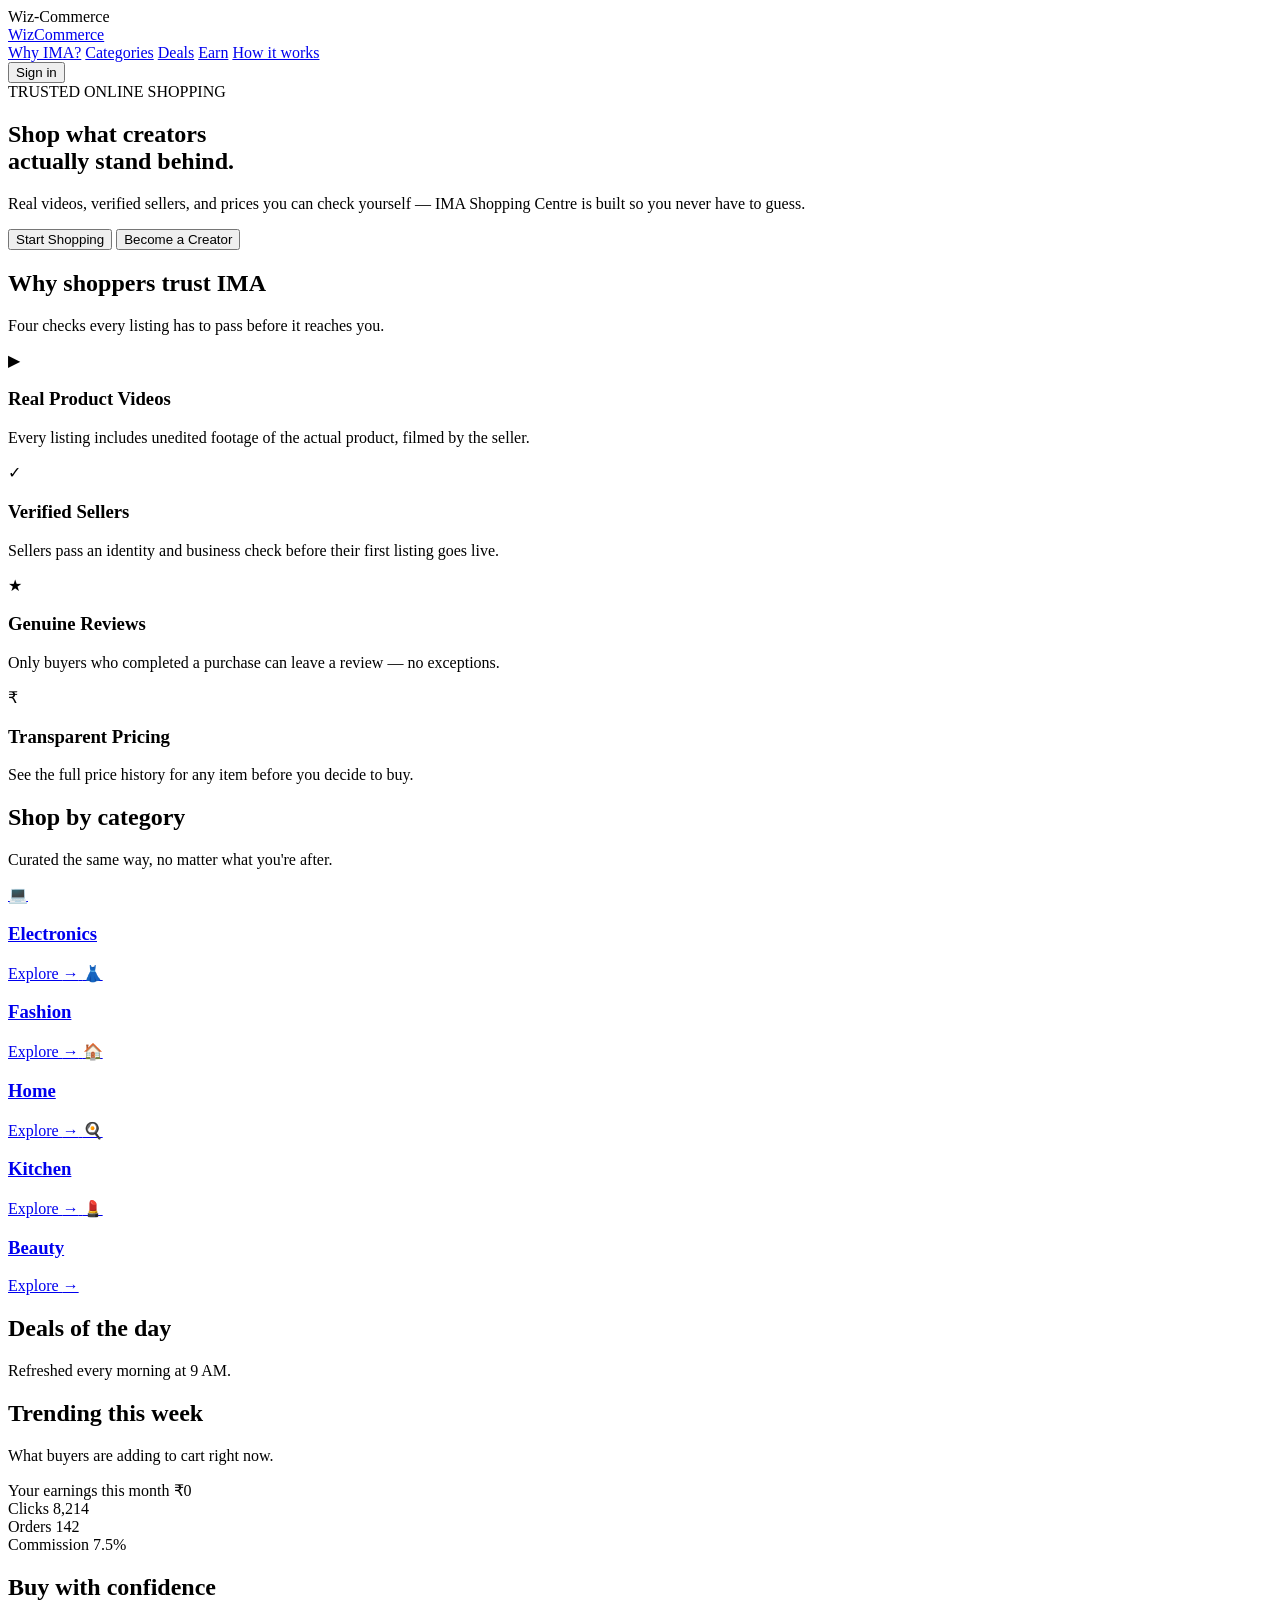
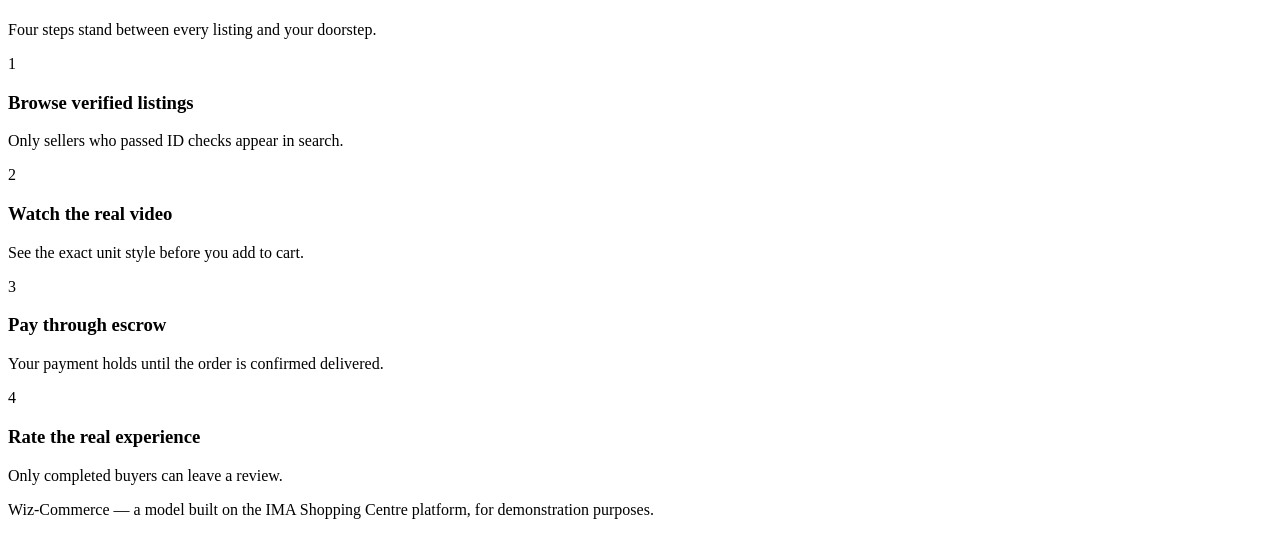
==== index.html @ ecd0ae07 "Add initial index.html for Wiz-Commerce site This HTML file serves as the main structure for the Wiz" ====
<!DOCTYPE html>
<html lang="en">
<head>
<meta charset="UTF-8">
<meta name="viewport" content="width=device-width, initial-scale=1.0">
<title>Wiz-Commerce — Shop with Trust</title>
<link rel="preconnect" href="https://fonts.googleapis.com">
<link rel="preconnect" href="https://fonts.gstatic.com" crossorigin>
<link href="https://fonts.googleapis.com/css2?family=Fraunces:opsz,wght@9..144,500;9..144,600;9..144,700&family=Inter:wght@400;500;600;700&display=swap" rel="stylesheet">
<link rel="stylesheet" href="styles.css">
</head>
<body>

<div class="page-skeleton" id="pageSkeleton"><div class="skeleton-mark">Wiz-Commerce</div></div>

<header class="navbar" id="navbar">
  <div class="navbar-inner">
    <a href="#top" class="logo">Wiz<span>Commerce</span></a>
    <nav class="nav-links">
      <a href="#why" class="anchor-link">Why IMA?</a>
      <a href="#categories" class="anchor-link">Categories</a>
      <a href="#deals" class="anchor-link">Deals</a>
      <a href="#earn" class="anchor-link">Earn</a>
      <a href="#confidence" class="anchor-link">How it works</a>
    </nav>
    <button class="btn btn-primary btn-sm ripple">Sign in</button>
  </div>
</header>

<main id="top">

  <!-- HERO -->
  <section class="hero">
    <div class="hero-inner">
      <span class="badge" id="heroBadge" data-anim="fade-up" style="--d:0ms">TRUSTED ONLINE SHOPPING</span>
      <h1 class="hero-title" data-anim="fade-up" style="--d:90ms">
        Shop what creators<br>actually stand behind.
      </h1>
      <p class="hero-sub" data-anim="fade-up" style="--d:180ms">
        Real videos, verified sellers, and prices you can check yourself —
        IMA Shopping Centre is built so you never have to guess.
      </p>
      <div class="hero-cta" data-anim="fade-up" style="--d:270ms">
        <button class="btn btn-primary ripple">Start Shopping</button>
        <button class="btn btn-ghost ripple">Become a Creator</button>
      </div>
    </div>
    <div class="hero-glow" aria-hidden="true"></div>
  </section>

  <!-- WHY IMA / TRUST FEATURES -->
  <section class="section" id="why">
    <h2 class="section-title reveal">Why shoppers trust IMA</h2>
    <p class="section-sub reveal">Four checks every listing has to pass before it reaches you.</p>

    <div class="trust-grid">
      <article class="trust-card reveal-stagger">
        <div class="trust-icon">▶</div>
        <h3>Real Product Videos</h3>
        <p>Every listing includes unedited footage of the actual product, filmed by the seller.</p>
      </article>
      <article class="trust-card reveal-stagger">
        <div class="trust-icon">✓</div>
        <h3>Verified Sellers</h3>
        <p>Sellers pass an identity and business check before their first listing goes live.</p>
      </article>
      <article class="trust-card reveal-stagger">
        <div class="trust-icon">★</div>
        <h3>Genuine Reviews</h3>
        <p>Only buyers who completed a purchase can leave a review — no exceptions.</p>
      </article>
      <article class="trust-card reveal-stagger">
        <div class="trust-icon">₹</div>
        <h3>Transparent Pricing</h3>
        <p>See the full price history for any item before you decide to buy.</p>
      </article>
    </div>
  </section>

  <!-- CATEGORIES -->
  <section class="section alt" id="categories">
    <h2 class="section-title reveal">Shop by category</h2>
    <p class="section-sub reveal">Curated the same way, no matter what you're after.</p>

    <div class="category-grid">
      <a href="#" class="category-card reveal-stagger">
        <span class="cat-icon">💻</span>
        <h3>Electronics</h3>
        <span class="explore">Explore <span class="arrow">→</span></span>
      </a>
      <a href="#" class="category-card reveal-stagger">
        <span class="cat-icon">👗</span>
        <h3>Fashion</h3>
        <span class="explore">Explore <span class="arrow">→</span></span>
      </a>
      <a href="#" class="category-card reveal-stagger">
        <span class="cat-icon">🏠</span>
        <h3>Home</h3>
        <span class="explore">Explore <span class="arrow">→</span></span>
      </a>
      <a href="#" class="category-card reveal-stagger">
        <span class="cat-icon">🍳</span>
        <h3>Kitchen</h3>
        <span class="explore">Explore <span class="arrow">→</span></span>
      </a>
      <a href="#" class="category-card reveal-stagger">
        <span class="cat-icon">💄</span>
        <h3>Beauty</h3>
        <span class="explore">Explore <span class="arrow">→</span></span>
      </a>
    </div>
  </section>

  <!-- DEALS OF THE DAY -->
  <section class="section" id="deals">
    <h2 class="section-title reveal">Deals of the day</h2>
    <p class="section-sub reveal">Refreshed every morning at 9 AM.</p>
  </section>

  <div class="marquee-wrap">
    <div class="marquee-track" id="marqueeTrack">
      <!-- product cards injected twice by JS for seamless loop -->
    </div>
  </div>

  <!-- TRENDING -->
  <section class="section alt" id="trending">
    <h2 class="section-title reveal">Trending this week</h2>
    <p class="section-sub reveal">What buyers are adding to cart right now.</p>
    <div class="trending-grid" id="trendingGrid"></div>
  </section>

  <!-- CREATOR EARNINGS -->
  <section class="section" id="earn">
    <div class="earnings-panel reveal">
      <div class="earnings-main">
        <span class="earnings-label">Your earnings this month</span>
        <span class="earnings-amount" data-target="12450" id="earningsAmount">₹0</span>
      </div>
      <div class="earnings-stats">
        <div class="stat-row reveal-stagger">
          <span class="stat-label">Clicks</span>
          <span class="stat-value">8,214</span>
        </div>
        <div class="stat-row reveal-stagger">
          <span class="stat-label">Orders</span>
          <span class="stat-value">142</span>
        </div>
        <div class="stat-row reveal-stagger">
          <span class="stat-label">Commission</span>
          <span class="stat-value">7.5%</span>
        </div>
      </div>
    </div>
  </section>

  <!-- BUY WITH CONFIDENCE -->
  <section class="section alt" id="confidence">
    <h2 class="section-title reveal">Buy with confidence</h2>
    <p class="section-sub reveal">Four steps stand between every listing and your doorstep.</p>

    <div class="steps" id="stepsTrack">
      <div class="steps-line"><div class="steps-line-fill" id="stepsLineFill"></div></div>
      <div class="step reveal-stagger">
        <span class="step-num">1</span>
        <h3>Browse verified listings</h3>
        <p>Only sellers who passed ID checks appear in search.</p>
      </div>
      <div class="step reveal-stagger">
        <span class="step-num">2</span>
        <h3>Watch the real video</h3>
        <p>See the exact unit style before you add to cart.</p>
      </div>
      <div class="step reveal-stagger">
        <span class="step-num">3</span>
        <h3>Pay through escrow</h3>
        <p>Your payment holds until the order is confirmed delivered.</p>
      </div>
      <div class="step reveal-stagger">
        <span class="step-num">4</span>
        <h3>Rate the real experience</h3>
        <p>Only completed buyers can leave a review.</p>
      </div>
    </div>
  </section>

  <footer class="footer">
    <p>Wiz-Commerce — a model built on the IMA Shopping Centre platform, for demonstration purposes.</p>
  </footer>

</main>

<script src="script.js"></script>
</body>
        </html>
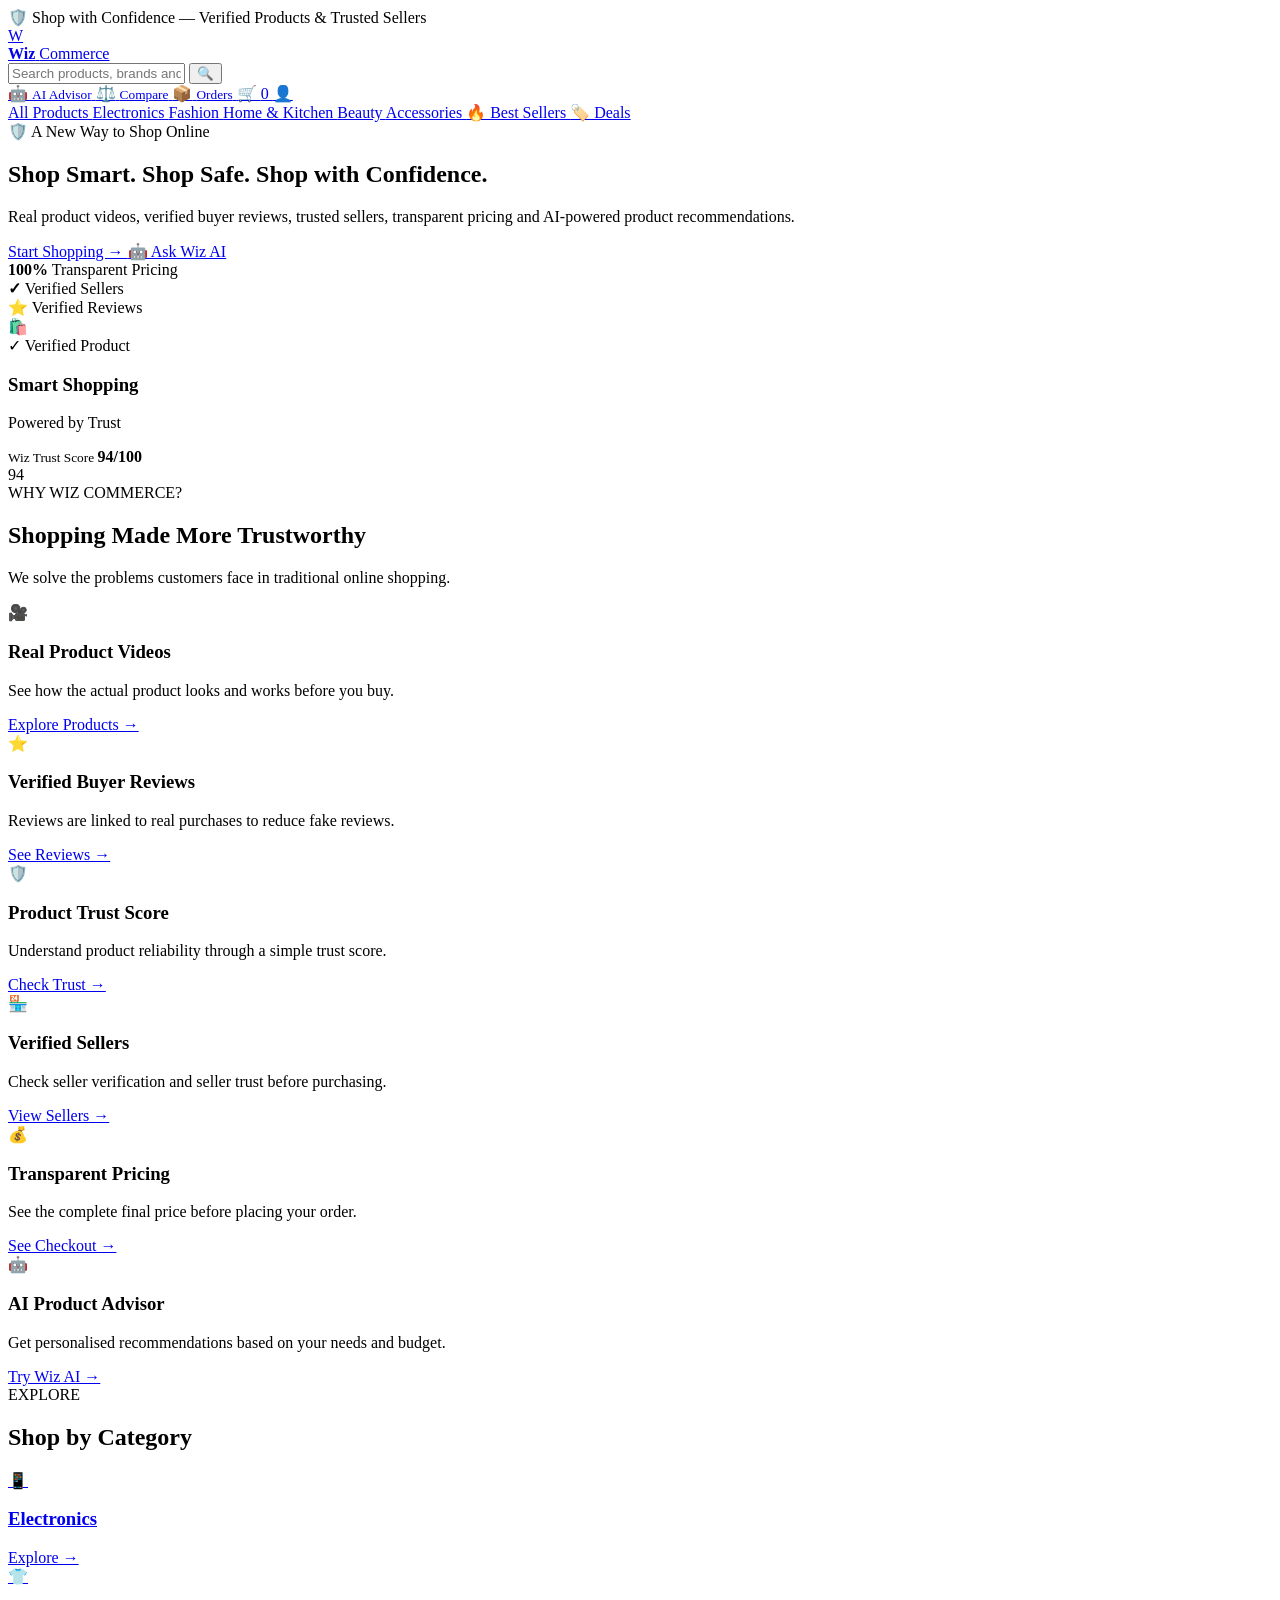
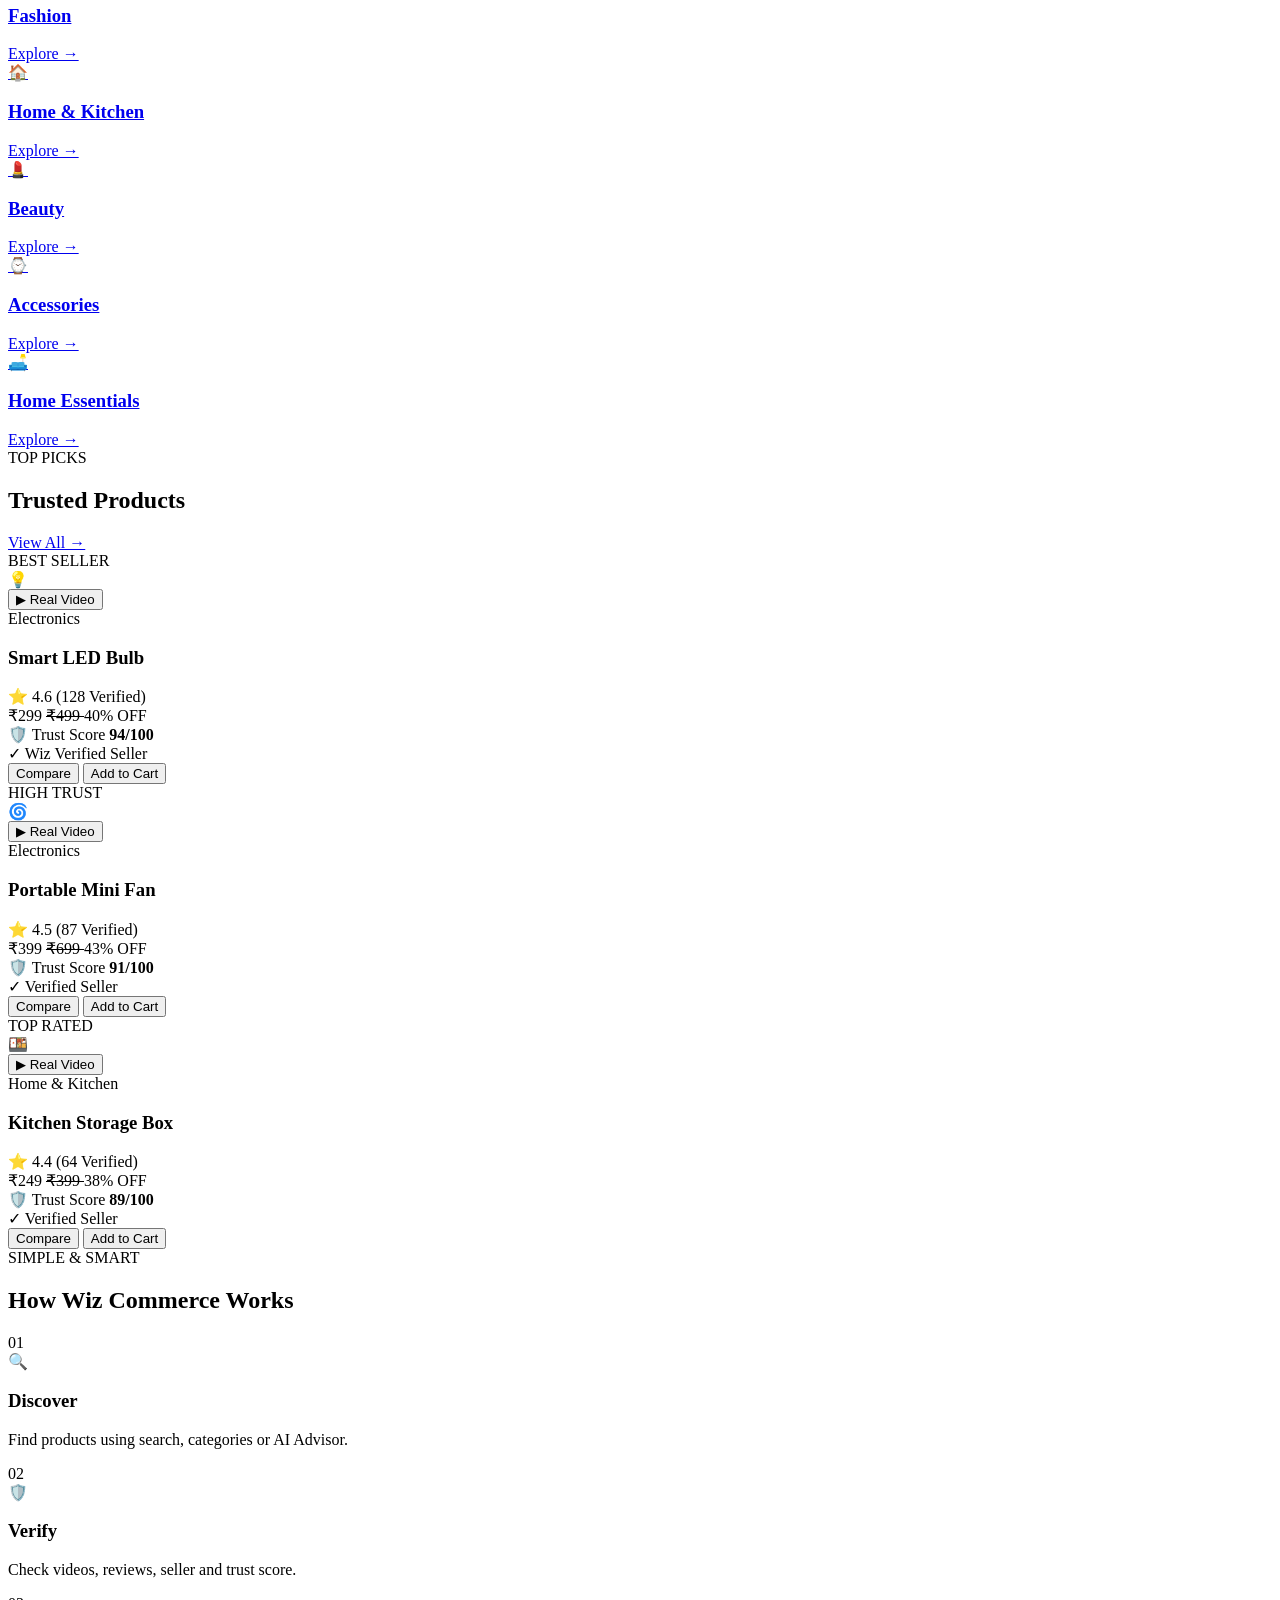
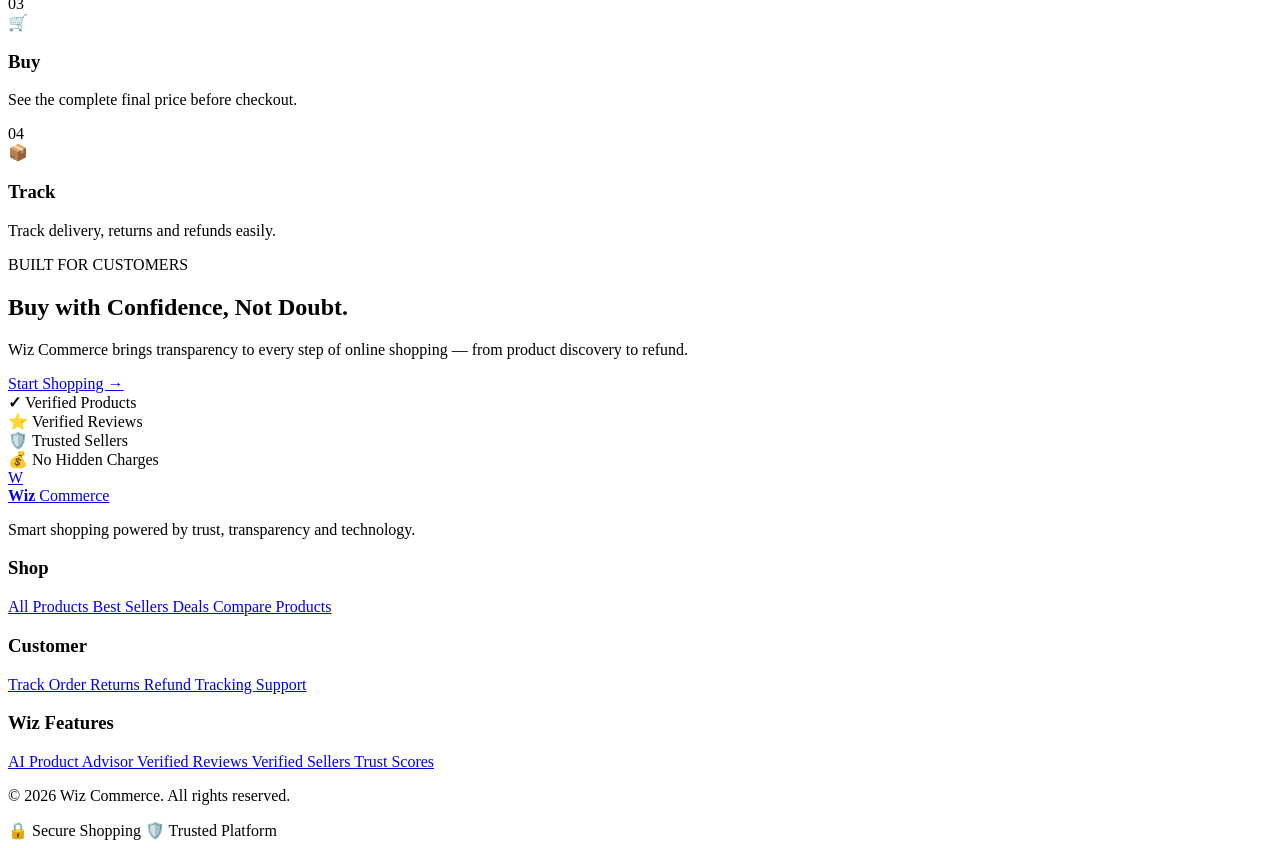
==== commit 4bbe6fd2: "Update fmt.Println message from 'Hello' to 'Goodbye'" ====
--- a/index.html
+++ b/index.html
@@ -1,195 +1,1406 @@
 <!DOCTYPE html>
 <html lang="en">
 <head>
-<meta charset="UTF-8">
-<meta name="viewport" content="width=device-width, initial-scale=1.0">
-<title>Wiz-Commerce — Shop with Trust</title>
-<link rel="preconnect" href="https://fonts.googleapis.com">
-<link rel="preconnect" href="https://fonts.gstatic.com" crossorigin>
-<link href="https://fonts.googleapis.com/css2?family=Fraunces:opsz,wght@9..144,500;9..144,600;9..144,700&family=Inter:wght@400;500;600;700&display=swap" rel="stylesheet">
-<link rel="stylesheet" href="styles.css">
+    <meta charset="UTF-8">
+
+    <meta name="viewport"
+          content="width=device-width, initial-scale=1.0">
+
+    <meta name="description"
+          content="Wiz Commerce - Smart, Trusted and Transparent Online Shopping">
+
+    <title>Wiz Commerce | Smart & Trusted Shopping</title>
+
+    <link rel="preconnect"
+          href="https://fonts.googleapis.com">
+
+    <link rel="preconnect"
+          href="https://fonts.gstatic.com"
+          crossorigin>
+
+    <link
+        href="https://fonts.googleapis.com/css2?family=Inter:wght@400;500;600;700;800&display=swap"
+        rel="stylesheet">
+
+    <link rel="stylesheet" href="css/style.css">
 </head>
+
 <body>
 
-<div class="page-skeleton" id="pageSkeleton"><div class="skeleton-mark">Wiz-Commerce</div></div>
-
-<header class="navbar" id="navbar">
-  <div class="navbar-inner">
-    <a href="#top" class="logo">Wiz<span>Commerce</span></a>
-    <nav class="nav-links">
-      <a href="#why" class="anchor-link">Why IMA?</a>
-      <a href="#categories" class="anchor-link">Categories</a>
-      <a href="#deals" class="anchor-link">Deals</a>
-      <a href="#earn" class="anchor-link">Earn</a>
-      <a href="#confidence" class="anchor-link">How it works</a>
-    </nav>
-    <button class="btn btn-primary btn-sm ripple">Sign in</button>
-  </div>
+<!-- =====================================================
+     ANNOUNCEMENT BAR
+===================================================== -->
+
+<div class="announcement-bar">
+    🛡️ Shop with Confidence — Verified Products & Trusted Sellers
+</div>
+
+
+<!-- =====================================================
+     HEADER
+===================================================== -->
+
+<header class="header">
+
+    <div class="header-container">
+
+        <!-- LOGO -->
+
+        <a href="index.html" class="logo">
+
+            <span class="logo-icon">W</span>
+
+            <div class="logo-text">
+                <strong>Wiz</strong>
+                <span>Commerce</span>
+            </div>
+
+        </a>
+
+
+        <!-- SEARCH -->
+
+        <div class="search-box">
+
+            <input
+                type="text"
+                id="searchInput"
+                placeholder="Search products, brands and categories..."
+            >
+
+            <button id="searchBtn">
+                🔍
+            </button>
+
+        </div>
+
+
+        <!-- HEADER ACTIONS -->
+
+        <div class="header-actions">
+
+            <a href="ai-advisor.html"
+               class="header-action">
+
+                <span>🤖</span>
+                <small>AI Advisor</small>
+
+            </a>
+
+
+            <a href="compare.html"
+               class="header-action">
+
+                <span>⚖️</span>
+                <small>Compare</small>
+
+            </a>
+
+
+            <a href="orders.html"
+               class="header-action">
+
+                <span>📦</span>
+                <small>Orders</small>
+
+            </a>
+
+
+            <a href="cart.html"
+               class="cart-action">
+
+                🛒
+
+                <span id="cartCount">
+                    0
+                </span>
+
+            </a>
+
+
+            <a href="login.html"
+               class="account-action">
+
+                👤
+
+            </a>
+
+        </div>
+
+    </div>
+
 </header>
 
-<main id="top">
-
-  <!-- HERO -->
-  <section class="hero">
-    <div class="hero-inner">
-      <span class="badge" id="heroBadge" data-anim="fade-up" style="--d:0ms">TRUSTED ONLINE SHOPPING</span>
-      <h1 class="hero-title" data-anim="fade-up" style="--d:90ms">
-        Shop what creators<br>actually stand behind.
-      </h1>
-      <p class="hero-sub" data-anim="fade-up" style="--d:180ms">
-        Real videos, verified sellers, and prices you can check yourself —
-        IMA Shopping Centre is built so you never have to guess.
-      </p>
-      <div class="hero-cta" data-anim="fade-up" style="--d:270ms">
-        <button class="btn btn-primary ripple">Start Shopping</button>
-        <button class="btn btn-ghost ripple">Become a Creator</button>
-      </div>
+
+<!-- =====================================================
+     NAVIGATION
+===================================================== -->
+
+<nav class="navigation">
+
+    <div class="nav-container">
+
+        <a href="products.html">
+            All Products
+        </a>
+
+        <a href="products.html?category=electronics">
+            Electronics
+        </a>
+
+        <a href="products.html?category=fashion">
+            Fashion
+        </a>
+
+        <a href="products.html?category=home">
+            Home & Kitchen
+        </a>
+
+        <a href="products.html?category=beauty">
+            Beauty
+        </a>
+
+        <a href="products.html?category=accessories">
+            Accessories
+        </a>
+
+        <a href="products.html?sort=bestseller">
+            🔥 Best Sellers
+        </a>
+
+        <a href="products.html?sort=deals">
+            🏷️ Deals
+        </a>
+
     </div>
-    <div class="hero-glow" aria-hidden="true"></div>
+
+</nav>
+
+
+<!-- =====================================================
+     HERO SECTION
+===================================================== -->
+
+<section class="hero">
+
+    <div class="hero-container">
+
+
+        <!-- HERO CONTENT -->
+
+        <div class="hero-content">
+
+            <div class="hero-badge">
+
+                🛡️ A New Way to Shop Online
+
+            </div>
+
+
+            <h1>
+
+                Shop Smart.
+                <span>Shop Safe.</span>
+                Shop with Confidence.
+
+            </h1>
+
+
+            <p>
+
+                Real product videos, verified buyer reviews,
+                trusted sellers, transparent pricing and
+                AI-powered product recommendations.
+
+            </p>
+
+
+            <!-- HERO BUTTONS -->
+
+            <div class="hero-buttons">
+
+                <a href="products.html"
+                   class="btn btn-primary">
+
+                    Start Shopping →
+
+                </a>
+
+
+                <a href="ai-advisor.html"
+                   class="btn btn-secondary">
+
+                    🤖 Ask Wiz AI
+
+                </a>
+
+            </div>
+
+
+            <!-- HERO TRUST -->
+
+            <div class="hero-trust">
+
+                <div>
+
+                    <strong>100%</strong>
+
+                    <span>
+                        Transparent Pricing
+                    </span>
+
+                </div>
+
+
+                <div>
+
+                    <strong>✓</strong>
+
+                    <span>
+                        Verified Sellers
+                    </span>
+
+                </div>
+
+
+                <div>
+
+                    <strong>⭐</strong>
+
+                    <span>
+                        Verified Reviews
+                    </span>
+
+                </div>
+
+            </div>
+
+        </div>
+
+
+        <!-- HERO VISUAL -->
+
+        <div class="hero-visual">
+
+            <div class="hero-card">
+
+
+                <div class="hero-product-image">
+
+                    🛍️
+
+                </div>
+
+
+                <div class="hero-product-info">
+
+                    <span class="verified-label">
+
+                        ✓ Verified Product
+
+                    </span>
+
+
+                    <h3>
+
+                        Smart Shopping
+
+                    </h3>
+
+
+                    <p>
+
+                        Powered by Trust
+
+                    </p>
+
+
+                    <div class="hero-score">
+
+
+                        <div>
+
+                            <small>
+                                Wiz Trust Score
+                            </small>
+
+                            <strong>
+                                94/100
+                            </strong>
+
+                        </div>
+
+
+                        <div class="score-circle">
+
+                            94
+
+                        </div>
+
+
+                    </div>
+
+                </div>
+
+            </div>
+
+        </div>
+
+    </div>
+
+</section>
+
+
+<!-- =====================================================
+     TRUST FEATURES
+===================================================== -->
+
+<section class="trust-section">
+
+    <div class="section-container">
+
+
+        <div class="section-heading">
+
+            <span>
+                WHY WIZ COMMERCE?
+            </span>
+
+            <h2>
+                Shopping Made More Trustworthy
+            </h2>
+
+            <p>
+                We solve the problems customers face
+                in traditional online shopping.
+            </p>
+
+        </div>
+
+
+        <div class="trust-grid">
+
+
+            <!-- FEATURE 1 -->
+
+            <div class="trust-card">
+
+                <div class="trust-icon">
+                    🎥
+                </div>
+
+                <h3>
+                    Real Product Videos
+                </h3>
+
+                <p>
+                    See how the actual product looks
+                    and works before you buy.
+                </p>
+
+                <a href="products.html">
+                    Explore Products →
+                </a>
+
+            </div>
+
+
+            <!-- FEATURE 2 -->
+
+            <div class="trust-card">
+
+                <div class="trust-icon review-icon">
+                    ⭐
+                </div>
+
+                <h3>
+                    Verified Buyer Reviews
+                </h3>
+
+                <p>
+                    Reviews are linked to real purchases
+                    to reduce fake reviews.
+                </p>
+
+                <a href="reviews.html">
+                    See Reviews →
+                </a>
+
+            </div>
+
+
+            <!-- FEATURE 3 -->
+
+            <div class="trust-card">
+
+                <div class="trust-icon trust-icon-blue">
+                    🛡️
+                </div>
+
+                <h3>
+                    Product Trust Score
+                </h3>
+
+                <p>
+                    Understand product reliability
+                    through a simple trust score.
+                </p>
+
+                <a href="products.html">
+                    Check Trust →
+                </a>
+
+            </div>
+
+
+            <!-- FEATURE 4 -->
+
+            <div class="trust-card">
+
+                <div class="trust-icon seller-icon">
+                    🏪
+                </div>
+
+                <h3>
+                    Verified Sellers
+                </h3>
+
+                <p>
+                    Check seller verification and
+                    seller trust before purchasing.
+                </p>
+
+                <a href="seller.html">
+                    View Sellers →
+                </a>
+
+            </div>
+
+
+            <!-- FEATURE 5 -->
+
+            <div class="trust-card">
+
+                <div class="trust-icon price-icon">
+                    💰
+                </div>
+
+                <h3>
+                    Transparent Pricing
+                </h3>
+
+                <p>
+                    See the complete final price
+                    before placing your order.
+                </p>
+
+                <a href="checkout.html">
+                    See Checkout →
+                </a>
+
+            </div>
+
+
+            <!-- FEATURE 6 -->
+
+            <div class="trust-card">
+
+                <div class="trust-icon ai-icon">
+                    🤖
+                </div>
+
+                <h3>
+                    AI Product Advisor
+                </h3>
+
+                <p>
+                    Get personalised recommendations
+                    based on your needs and budget.
+                </p>
+
+                <a href="ai-advisor.html">
+                    Try Wiz AI →
+                </a>
+
+            </div>
+
+        </div>
+
+    </div>
+
+</section>
+
+
+<!-- =====================================================
+     CATEGORIES
+===================================================== -->
+
+<section class="categories-section">
+
+    <div class="section-container">
+
+
+        <div class="section-heading">
+
+            <span>
+                EXPLORE
+            </span>
+
+            <h2>
+                Shop by Category
+            </h2>
+
+        </div>
+
+
+        <div class="category-grid">
+
+
+            <a href="products.html?category=electronics"
+               class="category-card">
+
+                <div class="category-image">
+                    📱
+                </div>
+
+                <h3>
+                    Electronics
+                </h3>
+
+                <span>
+                    Explore →
+                </span>
+
+            </a>
+
+
+            <a href="products.html?category=fashion"
+               class="category-card">
+
+                <div class="category-image">
+                    👕
+                </div>
+
+                <h3>
+                    Fashion
+                </h3>
+
+                <span>
+                    Explore →
+                </span>
+
+            </a>
+
+
+            <a href="products.html?category=home"
+               class="category-card">
+
+                <div class="category-image">
+                    🏠
+                </div>
+
+                <h3>
+                    Home & Kitchen
+                </h3>
+
+                <span>
+                    Explore →
+                </span>
+
+            </a>
+
+
+            <a href="products.html?category=beauty"
+               class="category-card">
+
+                <div class="category-image">
+                    💄
+                </div>
+
+                <h3>
+                    Beauty
+                </h3>
+
+                <span>
+                    Explore →
+                </span>
+
+            </a>
+
+
+            <a href="products.html?category=accessories"
+               class="category-card">
+
+                <div class="category-image">
+                    ⌚
+                </div>
+
+                <h3>
+                    Accessories
+                </h3>
+
+                <span>
+                    Explore →
+                </span>
+
+            </a>
+
+
+            <a href="products.html?category=home"
+               class="category-card">
+
+                <div class="category-image">
+                    🛋️
+                </div>
+
+                <h3>
+                    Home Essentials
+                </h3>
+
+                <span>
+                    Explore →
+                </span>
+
+            </a>
+
+        </div>
+
+    </div>
+
   </section>
-
-  <!-- WHY IMA / TRUST FEATURES -->
-  <section class="section" id="why">
-    <h2 class="section-title reveal">Why shoppers trust IMA</h2>
-    <p class="section-sub reveal">Four checks every listing has to pass before it reaches you.</p>
-
-    <div class="trust-grid">
-      <article class="trust-card reveal-stagger">
-        <div class="trust-icon">▶</div>
-        <h3>Real Product Videos</h3>
-        <p>Every listing includes unedited footage of the actual product, filmed by the seller.</p>
-      </article>
-      <article class="trust-card reveal-stagger">
-        <div class="trust-icon">✓</div>
-        <h3>Verified Sellers</h3>
-        <p>Sellers pass an identity and business check before their first listing goes live.</p>
-      </article>
-      <article class="trust-card reveal-stagger">
-        <div class="trust-icon">★</div>
-        <h3>Genuine Reviews</h3>
-        <p>Only buyers who completed a purchase can leave a review — no exceptions.</p>
-      </article>
-      <article class="trust-card reveal-stagger">
-        <div class="trust-icon">₹</div>
-        <h3>Transparent Pricing</h3>
-        <p>See the full price history for any item before you decide to buy.</p>
-      </article>
+  <!-- =====================================================
+     FEATURED PRODUCTS
+===================================================== -->
+
+<section class="products-section">
+
+    <div class="section-container">
+
+
+        <div class="products-heading">
+
+            <div>
+
+                <span>
+                    TOP PICKS
+                </span>
+
+                <h2>
+                    Trusted Products
+                </h2>
+
+            </div>
+
+
+            <a href="products.html">
+                View All →
+            </a>
+
+        </div>
+
+
+        <div class="product-grid">
+
+
+            <!-- PRODUCT 1 -->
+
+            <div class="product-card">
+
+                <div class="product-image">
+
+                    <span class="product-badge">
+                        BEST SELLER
+                    </span>
+
+
+                    <div class="product-placeholder">
+                        💡
+                    </div>
+
+
+                    <button class="video-btn">
+                        ▶ Real Video
+                    </button>
+
+                </div>
+
+
+                <div class="product-content">
+
+                    <div class="product-category">
+                        Electronics
+                    </div>
+
+
+                    <h3>
+                        Smart LED Bulb
+                    </h3>
+
+
+                    <div class="rating">
+
+                        ⭐ 4.6
+
+                        <span>
+                            (128 Verified)
+                        </span>
+
+                    </div>
+
+
+                    <div class="price">
+
+                        ₹299
+
+                        <del>
+                            ₹499
+                        </del>
+
+                        <span>
+                            40% OFF
+                        </span>
+
+                    </div>
+
+
+                    <div class="trust-score">
+
+                        <span>
+                            🛡️ Trust Score
+                        </span>
+
+                        <strong>
+                            94/100
+                        </strong>
+
+                    </div>
+
+
+                    <div class="seller-info">
+                        ✓ Wiz Verified Seller
+                    </div>
+
+
+                    <div class="product-buttons">
+
+                        <button
+                            class="compare-btn"
+                            onclick="addToCompare('Smart LED Bulb')">
+
+                            Compare
+
+                        </button>
+
+
+                        <button
+                            class="cart-btn"
+                            onclick="addToCart('Smart LED Bulb')">
+
+                            Add to Cart
+
+                        </button>
+
+                    </div>
+
+                </div>
+
+            </div>
+
+
+            <!-- PRODUCT 2 -->
+
+            <div class="product-card">
+
+                <div class="product-image">
+
+                    <span class="product-badge">
+                        HIGH TRUST
+                    </span>
+
+
+                    <div class="product-placeholder">
+                        🌀
+                    </div>
+
+
+                    <button class="video-btn">
+                        ▶ Real Video
+                    </button>
+
+                </div>
+
+
+                <div class="product-content">
+
+                    <div class="product-category">
+                        Electronics
+                    </div>
+
+
+                    <h3>
+                        Portable Mini Fan
+                    </h3>
+
+
+                    <div class="rating">
+
+                        ⭐ 4.5
+
+                        <span>
+                            (87 Verified)
+                        </span>
+
+                    </div>
+
+
+                    <div class="price">
+
+                        ₹399
+
+                        <del>
+                            ₹699
+                        </del>
+
+                        <span>
+                            43% OFF
+                        </span>
+
+                    </div>
+
+
+                    <div class="trust-score">
+
+                        <span>
+                            🛡️ Trust Score
+                        </span>
+
+                        <strong>
+                            91/100
+                        </strong>
+
+                    </div>
+
+
+                    <div class="seller-info">
+                        ✓ Verified Seller
+                    </div>
+
+
+                    <div class="product-buttons">
+
+                        <button
+                            class="compare-btn"
+                            onclick="addToCompare('Portable Mini Fan')">
+
+                            Compare
+
+                        </button>
+
+
+                        <button
+                            class="cart-btn"
+                            onclick="addToCart('Portable Mini Fan')">
+
+                            Add to Cart
+
+                        </button>
+
+                    </div>
+
+                </div>
+
+            </div>
+
+
+            <!-- PRODUCT 3 -->
+
+            <div class="product-card">
+
+                <div class="product-image">
+
+                    <span class="product-badge">
+                        TOP RATED
+                    </span>
+
+
+                    <div class="product-placeholder">
+                        🍱
+                    </div>
+
+
+                    <button class="video-btn">
+                        ▶ Real Video
+                    </button>
+
+                </div>
+
+
+                <div class="product-content">
+
+                    <div class="product-category">
+                        Home & Kitchen
+                    </div>
+
+
+                    <h3>
+                        Kitchen Storage Box
+                    </h3>
+
+
+                    <div class="rating">
+
+                        ⭐ 4.4
+
+                        <span>
+                            (64 Verified)
+                        </span>
+
+                    </div>
+
+
+                    <div class="price">
+
+                        ₹249
+
+                        <del>
+                            ₹399
+                        </del>
+
+                        <span>
+                            38% OFF
+                        </span>
+
+                    </div>
+
+
+                    <div class="trust-score">
+
+                        <span>
+                            🛡️ Trust Score
+                        </span>
+
+                        <strong>
+                            89/100
+                        </strong>
+
+                    </div>
+
+
+                    <div class="seller-info">
+                        ✓ Verified Seller
+                    </div>
+
+
+                    <div class="product-buttons">
+
+                        <button
+                            class="compare-btn"
+                            onclick="addToCompare('Kitchen Storage Box')">
+
+                            Compare
+
+                        </button>
+
+
+                        <button
+                            class="cart-btn"
+                            onclick="addToCart('Kitchen Storage Box')">
+
+                            Add to Cart
+
+                        </button>
+
+                    </div>
+
+                </div>
+
+            </div>
+
+        </div>
+
     </div>
-  </section>
-
-  <!-- CATEGORIES -->
-  <section class="section alt" id="categories">
-    <h2 class="section-title reveal">Shop by category</h2>
-    <p class="section-sub reveal">Curated the same way, no matter what you're after.</p>
-
-    <div class="category-grid">
-      <a href="#" class="category-card reveal-stagger">
-        <span class="cat-icon">💻</span>
-        <h3>Electronics</h3>
-        <span class="explore">Explore <span class="arrow">→</span></span>
-      </a>
-      <a href="#" class="category-card reveal-stagger">
-        <span class="cat-icon">👗</span>
-        <h3>Fashion</h3>
-        <span class="explore">Explore <span class="arrow">→</span></span>
-      </a>
-      <a href="#" class="category-card reveal-stagger">
-        <span class="cat-icon">🏠</span>
-        <h3>Home</h3>
-        <span class="explore">Explore <span class="arrow">→</span></span>
-      </a>
-      <a href="#" class="category-card reveal-stagger">
-        <span class="cat-icon">🍳</span>
-        <h3>Kitchen</h3>
-        <span class="explore">Explore <span class="arrow">→</span></span>
-      </a>
-      <a href="#" class="category-card reveal-stagger">
-        <span class="cat-icon">💄</span>
-        <h3>Beauty</h3>
-        <span class="explore">Explore <span class="arrow">→</span></span>
-      </a>
+
+</section>
+
+
+<!-- =====================================================
+     HOW WIZ COMMERCE WORKS
+===================================================== -->
+
+<section class="how-section">
+
+    <div class="section-container">
+
+
+        <div class="section-heading">
+
+            <span>
+                SIMPLE & SMART
+            </span>
+
+            <h2>
+                How Wiz Commerce Works
+            </h2>
+
+        </div>
+
+
+        <div class="steps">
+
+
+            <div class="step">
+
+                <div class="step-number">
+                    01
+                </div>
+
+                <div class="step-icon">
+                    🔍
+                </div>
+
+                <h3>
+                    Discover
+                </h3>
+
+                <p>
+                    Find products using search,
+                    categories or AI Advisor.
+                </p>
+
+            </div>
+
+
+            <div class="step">
+
+                <div class="step-number">
+                    02
+                </div>
+
+                <div class="step-icon">
+                    🛡️
+                </div>
+
+                <h3>
+                    Verify
+                </h3>
+
+                <p>
+                    Check videos, reviews,
+                    seller and trust score.
+                </p>
+
+            </div>
+
+
+            <div class="step">
+
+                <div class="step-number">
+                    03
+                </div>
+
+                <div class="step-icon">
+                    🛒
+                </div>
+
+                <h3>
+                    Buy
+                </h3>
+
+                <p>
+                    See the complete final price
+                    before checkout.
+                </p>
+
+            </div>
+
+
+            <div class="step">
+
+                <div class="step-number">
+                    04
+                </div>
+
+                <div class="step-icon">
+                    📦
+                </div>
+
+                <h3>
+                    Track
+                </h3>
+
+                <p>
+                    Track delivery, returns
+                    and refunds easily.
+                </p>
+
+            </div>
+
+        </div>
+
     </div>
-  </section>
-
-  <!-- DEALS OF THE DAY -->
-  <section class="section" id="deals">
-    <h2 class="section-title reveal">Deals of the day</h2>
-    <p class="section-sub reveal">Refreshed every morning at 9 AM.</p>
-  </section>
-
-  <div class="marquee-wrap">
-    <div class="marquee-track" id="marqueeTrack">
-      <!-- product cards injected twice by JS for seamless loop -->
+
+</section>
+
+
+<!-- =====================================================
+     CUSTOMER TRUST SECTION
+===================================================== -->
+
+<section class="customer-section">
+
+    <div class="section-container">
+
+
+        <div class="customer-content">
+
+            <span>
+                BUILT FOR CUSTOMERS
+            </span>
+
+
+            <h2>
+                Buy with Confidence,
+                Not Doubt.
+            </h2>
+
+
+            <p>
+                Wiz Commerce brings transparency
+                to every step of online shopping —
+                from product discovery to refund.
+            </p>
+
+
+            <a href="products.html"
+               class="btn btn-primary">
+
+                Start Shopping →
+
+            </a>
+
+        </div>
+
+
+        <div class="customer-stats">
+
+
+            <div>
+
+                <strong>
+                    ✓
+                </strong>
+
+                <span>
+                    Verified Products
+                </span>
+
+            </div>
+
+
+            <div>
+
+                <strong>
+                    ⭐
+                </strong>
+
+                <span>
+                    Verified Reviews
+                </span>
+
+            </div>
+
+
+            <div>
+
+                <strong>
+                    🛡️
+                </strong>
+
+                <span>
+                    Trusted Sellers
+                </span>
+
+            </div>
+
+
+            <div>
+
+                <strong>
+                    💰
+                </strong>
+
+                <span>
+                    No Hidden Charges
+                </span>
+
+            </div>
+
+        </div>
+
     </div>
-  </div>
-
-  <!-- TRENDING -->
-  <section class="section alt" id="trending">
-    <h2 class="section-title reveal">Trending this week</h2>
-    <p class="section-sub reveal">What buyers are adding to cart right now.</p>
-    <div class="trending-grid" id="trendingGrid"></div>
-  </section>
-
-  <!-- CREATOR EARNINGS -->
-  <section class="section" id="earn">
-    <div class="earnings-panel reveal">
-      <div class="earnings-main">
-        <span class="earnings-label">Your earnings this month</span>
-        <span class="earnings-amount" data-target="12450" id="earningsAmount">₹0</span>
-      </div>
-      <div class="earnings-stats">
-        <div class="stat-row reveal-stagger">
-          <span class="stat-label">Clicks</span>
-          <span class="stat-value">8,214</span>
-        </div>
-        <div class="stat-row reveal-stagger">
-          <span class="stat-label">Orders</span>
-          <span class="stat-value">142</span>
-        </div>
-        <div class="stat-row reveal-stagger">
-          <span class="stat-label">Commission</span>
-          <span class="stat-value">7.5%</span>
-        </div>
-      </div>
+
+</section>
+
+
+<!-- =====================================================
+     FOOTER
+===================================================== -->
+
+<footer class="footer">
+
+    <div class="footer-container">
+
+
+        <!-- BRAND -->
+
+        <div class="footer-brand">
+
+            <a href="index.html"
+               class="logo footer-logo">
+
+                <span class="logo-icon">
+                    W
+                </span>
+
+
+                <div class="logo-text">
+
+                    <strong>
+                        Wiz
+                    </strong>
+
+                    <span>
+                        Commerce
+                    </span>
+
+                </div>
+
+            </a>
+
+
+            <p>
+                Smart shopping powered by
+                trust, transparency and technology.
+            </p>
+
+        </div>
+
+
+        <!-- SHOP -->
+
+        <div class="footer-column">
+
+            <h3>
+                Shop
+            </h3>
+
+            <a href="products.html">
+                All Products
+            </a>
+
+            <a href="products.html?sort=bestseller">
+                Best Sellers
+            </a>
+
+            <a href="products.html?sort=deals">
+                Deals
+            </a>
+
+            <a href="compare.html">
+                Compare Products
+            </a>
+
+        </div>
+
+
+        <!-- CUSTOMER -->
+
+        <div class="footer-column">
+
+            <h3>
+                Customer
+            </h3>
+
+            <a href="orders.html">
+                Track Order
+            </a>
+
+            <a href="return.html">
+                Returns
+            </a>
+
+            <a href="refund-tracking.html">
+                Refund Tracking
+            </a>
+
+            <a href="support.html">
+                Support
+            </a>
+
+        </div>
+
+
+        <!-- FEATURES -->
+
+        <div class="footer-column">
+
+            <h3>
+                Wiz Features
+            </h3>
+
+            <a href="ai-advisor.html">
+                AI Product Advisor
+            </a>
+
+            <a href="reviews.html">
+                Verified Reviews
+            </a>
+
+            <a href="seller.html">
+                Verified Sellers
+            </a>
+
+            <a href="products.html">
+                Trust Scores
+            </a>
+
+        </div>
+
     </div>
-  </section>
-
-  <!-- BUY WITH CONFIDENCE -->
-  <section class="section alt" id="confidence">
-    <h2 class="section-title reveal">Buy with confidence</h2>
-    <p class="section-sub reveal">Four steps stand between every listing and your doorstep.</p>
-
-    <div class="steps" id="stepsTrack">
-      <div class="steps-line"><div class="steps-line-fill" id="stepsLineFill"></div></div>
-      <div class="step reveal-stagger">
-        <span class="step-num">1</span>
-        <h3>Browse verified listings</h3>
-        <p>Only sellers who passed ID checks appear in search.</p>
-      </div>
-      <div class="step reveal-stagger">
-        <span class="step-num">2</span>
-        <h3>Watch the real video</h3>
-        <p>See the exact unit style before you add to cart.</p>
-      </div>
-      <div class="step reveal-stagger">
-        <span class="step-num">3</span>
-        <h3>Pay through escrow</h3>
-        <p>Your payment holds until the order is confirmed delivered.</p>
-      </div>
-      <div class="step reveal-stagger">
-        <span class="step-num">4</span>
-        <h3>Rate the real experience</h3>
-        <p>Only completed buyers can leave a review.</p>
-      </div>
+
+
+    <!-- FOOTER BOTTOM -->
+
+    <div class="footer-bottom">
+
+        <p>
+            © 2026 Wiz Commerce.
+            All rights reserved.
+        </p>
+
+
+        <div>
+
+            <span>
+                🔒 Secure Shopping
+            </span>
+
+            <span>
+                🛡️ Trusted Platform
+            </span>
+
+        </div>
+
     </div>
-  </section>
-
-  <footer class="footer">
-    <p>Wiz-Commerce — a model built on the IMA Shopping Centre platform, for demonstration purposes.</p>
-  </footer>
-
-</main>
-
-<script src="script.js"></script>
+
+</footer>
+
+
+<!-- =====================================================
+     JAVASCRIPT
+===================================================== -->
+
+<script src="js/app.js"></script>
+
 </body>
-        </html>
+  </html>
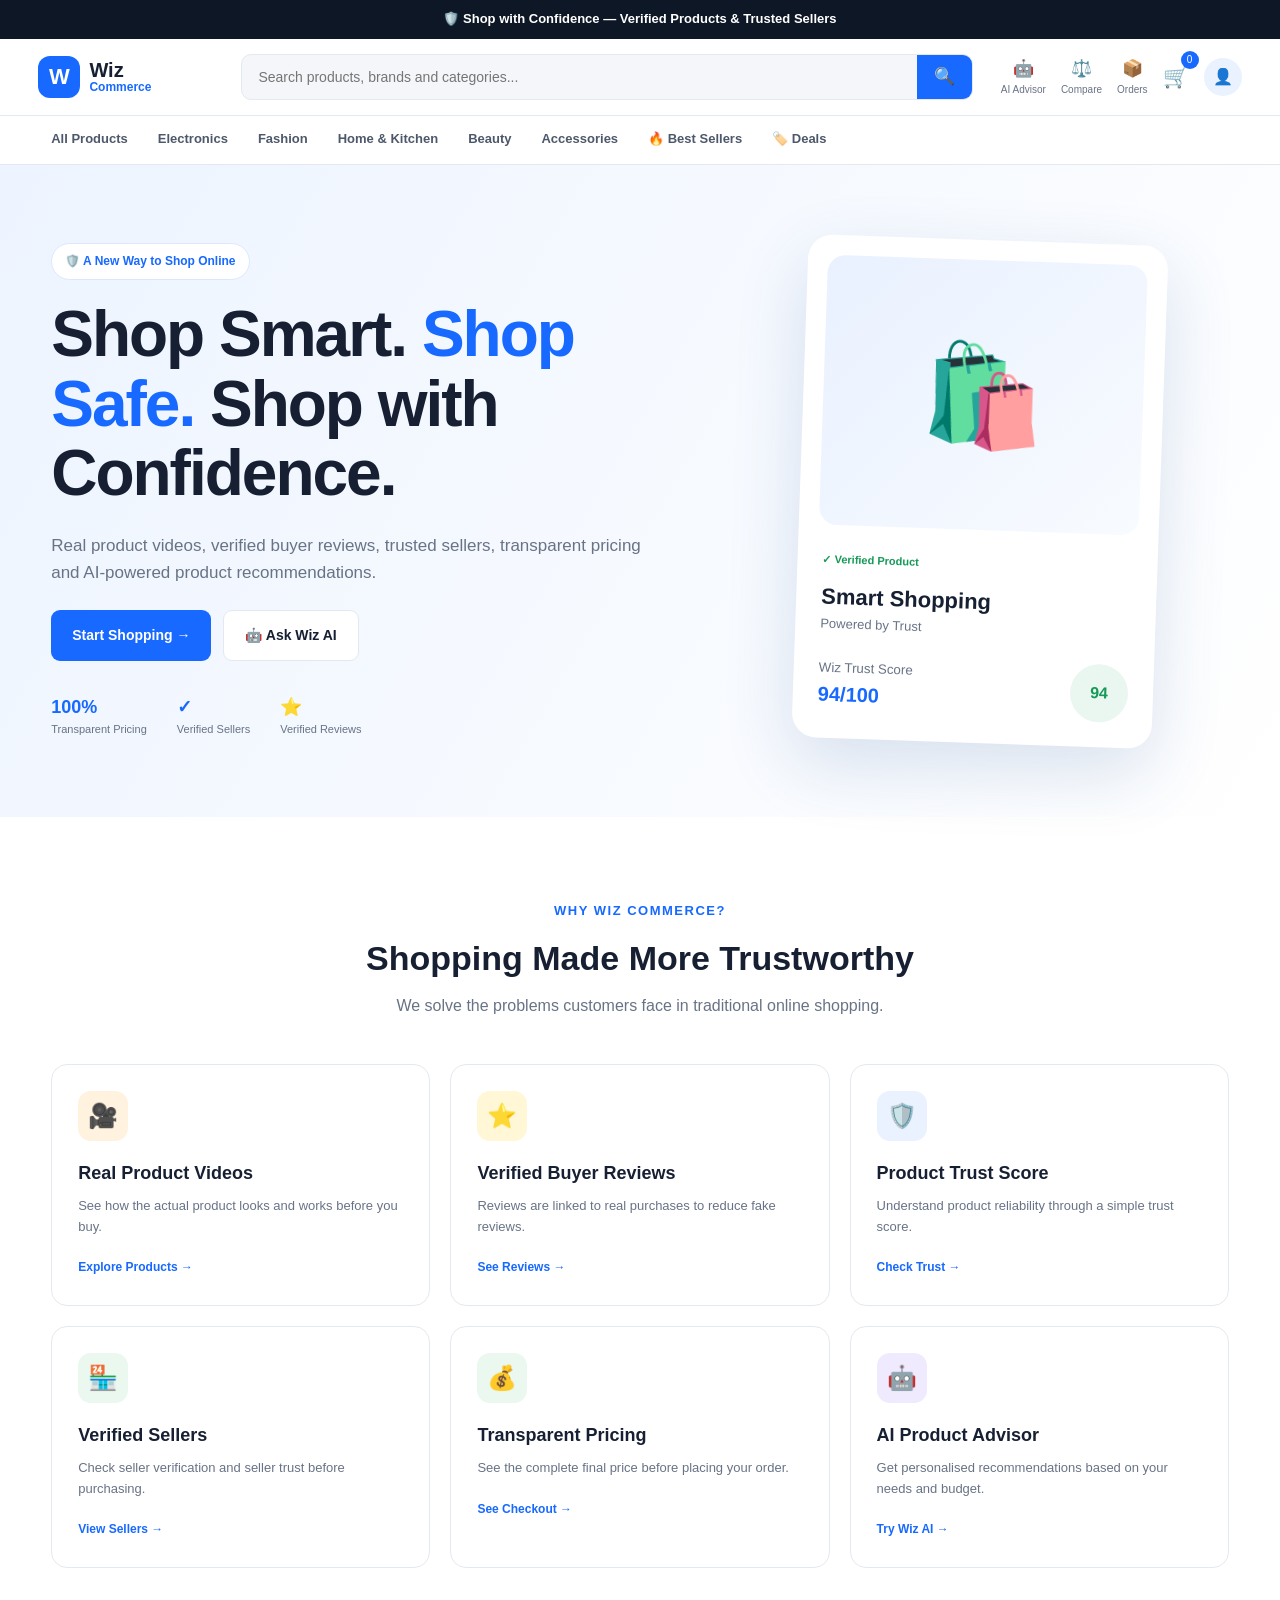
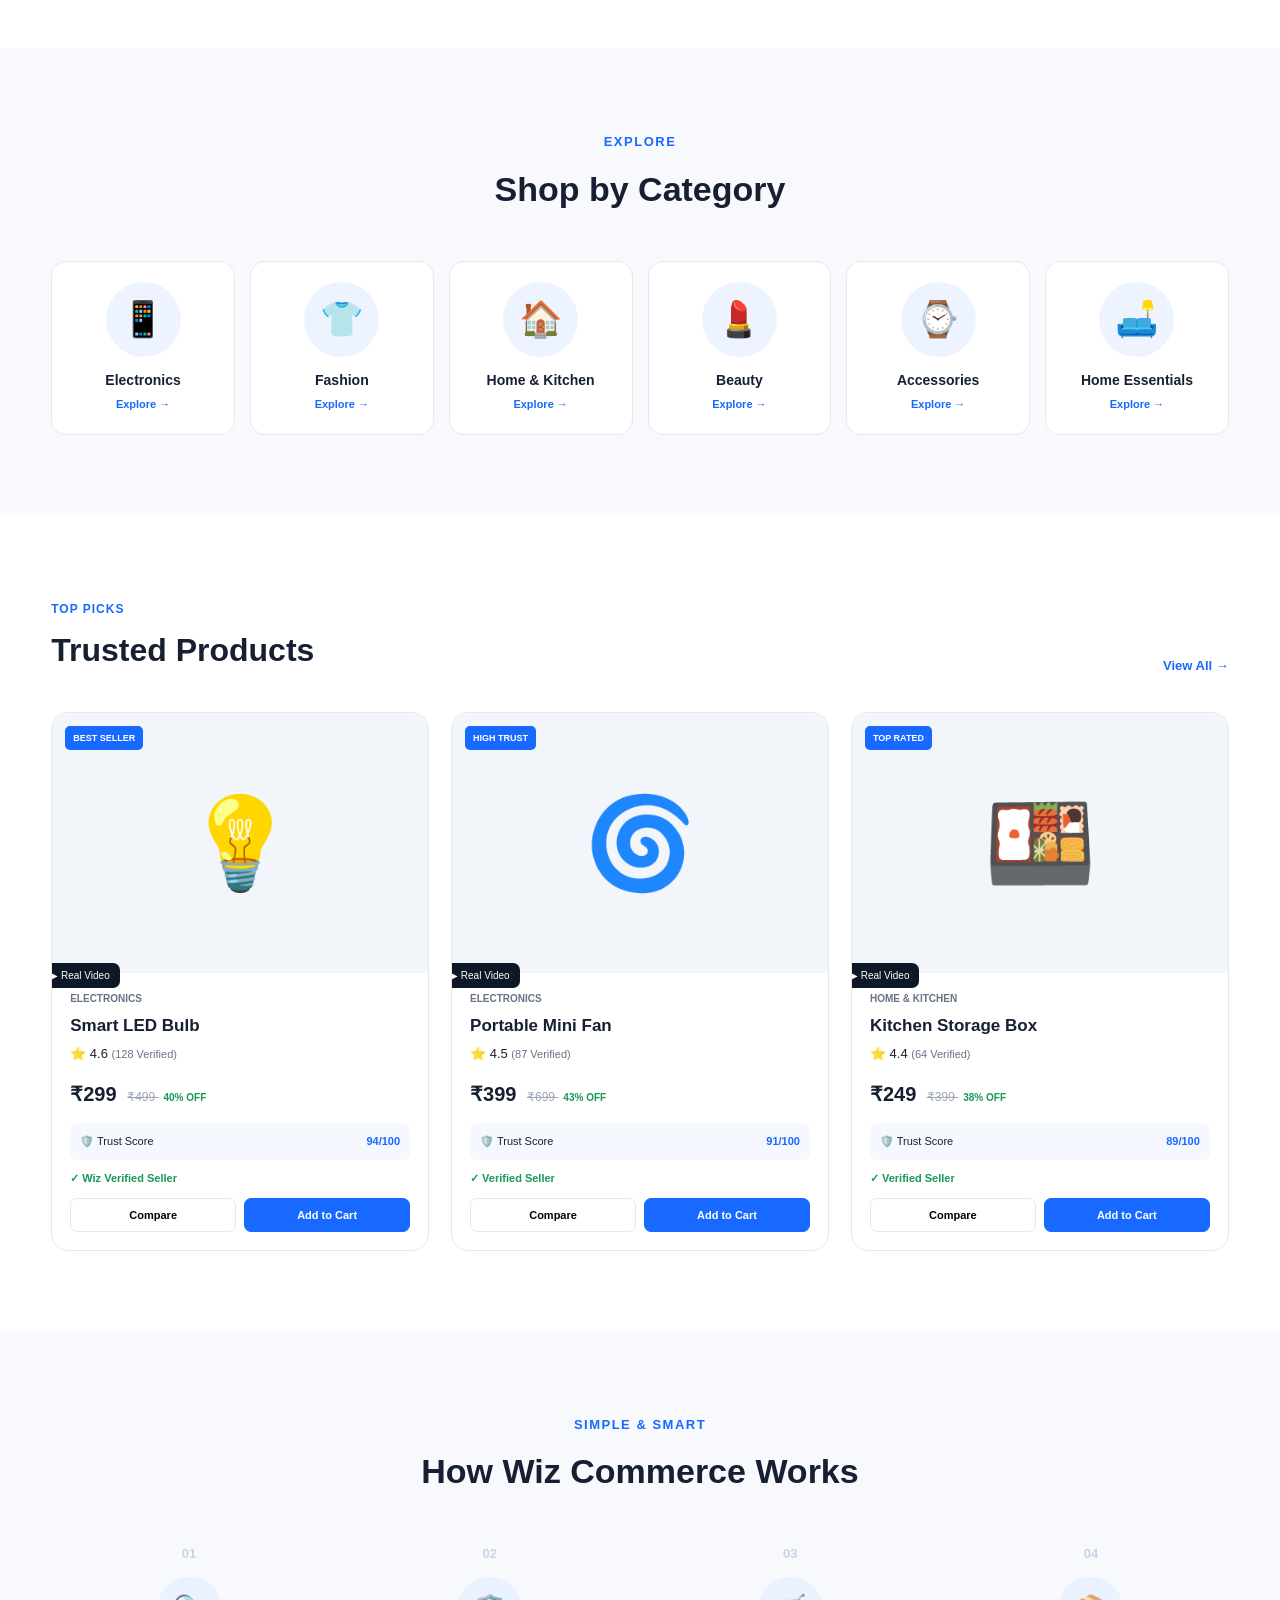
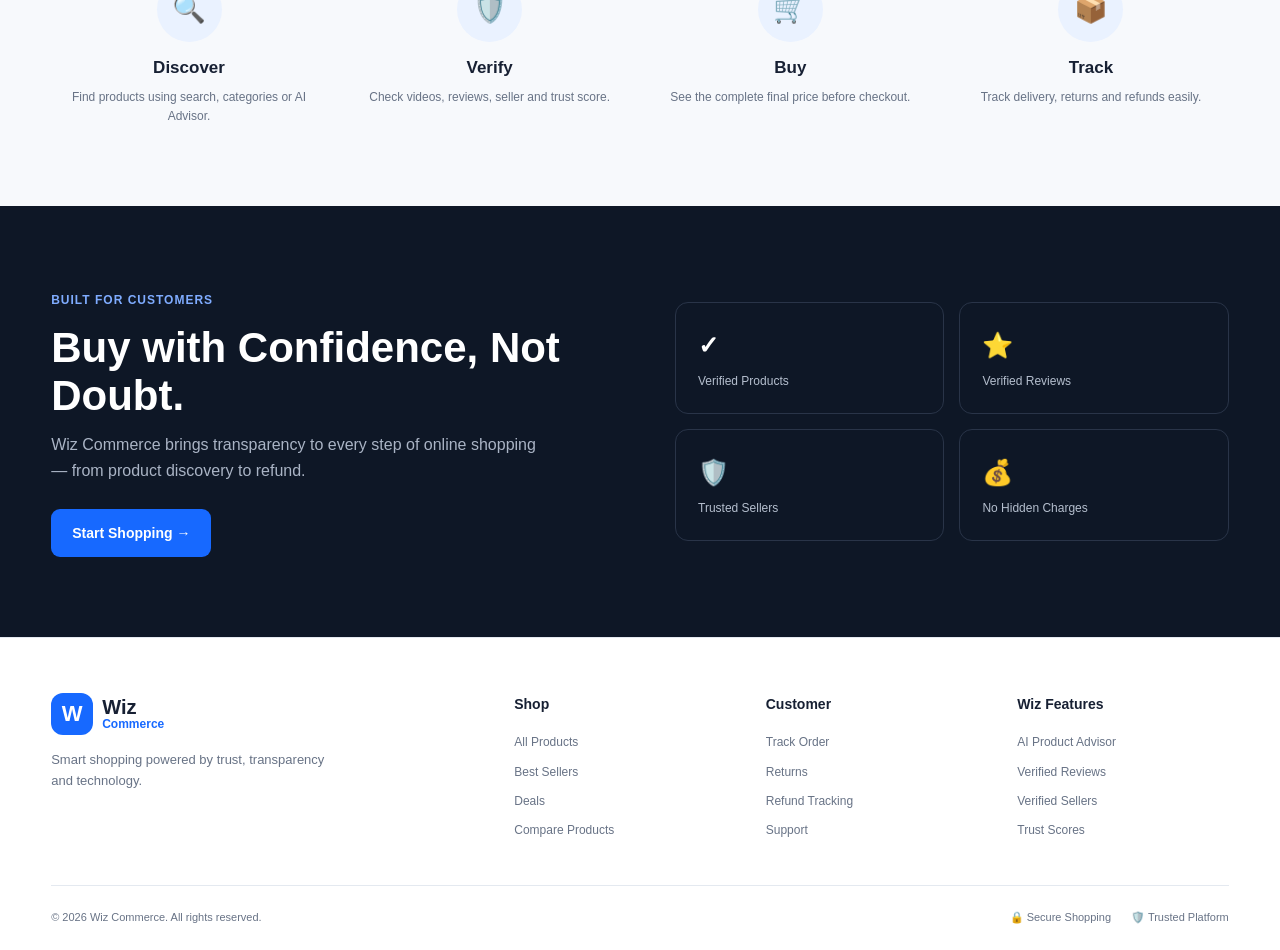
==== commit b7f58bfd: "Install Vercel Speed Insights # Vercel Speed Insights Implementation Report  ## Summary Successfully" ====
--- a/index.html
+++ b/index.html
@@ -23,6 +23,12 @@
         rel="stylesheet">
 
     <link rel="stylesheet" href="css/style.css">
+
+    <!-- Vercel Speed Insights -->
+    <script>
+        window.si = window.si || function () { (window.siq = window.siq || []).push(arguments); };
+    </script>
+    <script defer src="/_vercel/speed-insights/script.js"></script>
 </head>
 
 <body>
--- a/css/style.css
+++ b/css/style.css
@@ -0,0 +1,1308 @@
+/* =====================================================
+   RESET
+===================================================== */
+
+* {
+    margin: 0;
+    padding: 0;
+    box-sizing: border-box;
+}
+
+html {
+    scroll-behavior: smooth;
+}
+
+body {
+    font-family: "Inter", sans-serif;
+    background: #f7f9fc;
+    color: #172033;
+    line-height: 1.6;
+}
+
+a {
+    text-decoration: none;
+    color: inherit;
+}
+
+button,
+input {
+    font-family: inherit;
+}
+
+
+/* =====================================================
+   VARIABLES
+===================================================== */
+
+:root {
+
+    --primary: #1769ff;
+    --primary-dark: #0954d9;
+    --primary-light: #eaf2ff;
+
+    --text: #172033;
+    --muted: #687386;
+
+    --white: #ffffff;
+    --background: #f7f9fc;
+
+    --border: #e4e9f0;
+
+    --success: #159957;
+    --warning: #f59e0b;
+
+    --shadow:
+        0 10px 30px rgba(20, 40, 80, 0.08);
+
+    --radius: 16px;
+}
+
+
+/* =====================================================
+   COMMON
+===================================================== */
+
+.section-container {
+    width: min(1180px, 92%);
+    margin: auto;
+}
+
+.section-heading {
+    text-align: center;
+    margin-bottom: 45px;
+}
+
+.section-heading span {
+    color: var(--primary);
+    font-size: 13px;
+    font-weight: 800;
+    letter-spacing: 1.5px;
+}
+
+.section-heading h2 {
+    font-size: 34px;
+    margin-top: 8px;
+}
+
+.section-heading p {
+    color: var(--muted);
+    margin-top: 8px;
+}
+
+
+/* =====================================================
+   ANNOUNCEMENT
+===================================================== */
+
+.announcement-bar {
+    background: #0e1726;
+    color: white;
+    text-align: center;
+    padding: 9px;
+    font-size: 13px;
+    font-weight: 600;
+}
+
+
+/* =====================================================
+   HEADER
+===================================================== */
+
+.header {
+    background: white;
+    border-bottom: 1px solid var(--border);
+    position: sticky;
+    top: 0;
+    z-index: 1000;
+}
+
+.header-container {
+    width: min(1280px, 94%);
+    margin: auto;
+
+    min-height: 76px;
+
+    display: flex;
+    align-items: center;
+    gap: 28px;
+}
+
+
+/* LOGO */
+
+.logo {
+    display: flex;
+    align-items: center;
+    gap: 9px;
+    min-width: 175px;
+}
+
+.logo-icon {
+    width: 42px;
+    height: 42px;
+
+    border-radius: 12px;
+
+    display: grid;
+    place-items: center;
+
+    background: var(--primary);
+    color: white;
+
+    font-size: 22px;
+    font-weight: 800;
+}
+
+.logo-text {
+    display: flex;
+    flex-direction: column;
+    line-height: 1.05;
+}
+
+.logo-text strong {
+    font-size: 20px;
+}
+
+.logo-text span {
+    color: var(--primary);
+    font-size: 12px;
+    font-weight: 700;
+}
+
+
+/* SEARCH */
+
+.search-box {
+    flex: 1;
+
+    height: 46px;
+
+    background: #f4f6f9;
+
+    border: 1px solid var(--border);
+
+    border-radius: 10px;
+
+    display: flex;
+    align-items: center;
+
+    overflow: hidden;
+}
+
+.search-box input {
+    flex: 1;
+
+    height: 100%;
+
+    border: none;
+    outline: none;
+
+    background: transparent;
+
+    padding: 0 16px;
+
+    font-size: 14px;
+}
+
+.search-box button {
+    width: 55px;
+    height: 100%;
+
+    border: none;
+
+    background: var(--primary);
+    color: white;
+
+    cursor: pointer;
+
+    font-size: 17px;
+}
+
+
+/* HEADER ACTIONS */
+
+.header-actions {
+    display: flex;
+    align-items: center;
+    gap: 15px;
+}
+
+.header-action {
+    text-align: center;
+    display: flex;
+    flex-direction: column;
+    font-size: 17px;
+}
+
+.header-action small {
+    font-size: 10px;
+    color: var(--muted);
+}
+
+.cart-action {
+    position: relative;
+    font-size: 21px;
+}
+
+.cart-action span {
+    position: absolute;
+
+    top: -9px;
+    right: -10px;
+
+    width: 18px;
+    height: 18px;
+
+    background: var(--primary);
+    color: white;
+
+    border-radius: 50%;
+
+    font-size: 10px;
+
+    display: grid;
+    place-items: center;
+}
+
+.account-action {
+    width: 38px;
+    height: 38px;
+
+    background: var(--primary-light);
+
+    border-radius: 50%;
+
+    display: grid;
+    place-items: center;
+}
+
+
+/* =====================================================
+   NAVIGATION
+===================================================== */
+
+.navigation {
+    background: white;
+    border-bottom: 1px solid var(--border);
+}
+
+.nav-container {
+    width: min(1180px, 92%);
+    margin: auto;
+
+    display: flex;
+    align-items: center;
+    gap: 30px;
+
+    min-height: 48px;
+}
+
+.nav-container a {
+    font-size: 13px;
+    font-weight: 600;
+    color: #4d586b;
+}
+
+.nav-container a:hover {
+    color: var(--primary);
+}
+
+
+/* =====================================================
+   HERO
+===================================================== */
+
+.hero {
+    background:
+        linear-gradient(
+            120deg,
+            #edf4ff,
+            #ffffff
+        );
+
+    padding: 75px 0;
+}
+
+.hero-container {
+    width: min(1180px, 92%);
+    margin: auto;
+
+    display: grid;
+
+    grid-template-columns:
+        1.1fr
+        0.9fr;
+
+    align-items: center;
+
+    gap: 70px;
+}
+
+.hero-badge {
+    display: inline-block;
+
+    padding: 8px 13px;
+
+    background: white;
+
+    border: 1px solid #dce7ff;
+
+    border-radius: 30px;
+
+    color: var(--primary);
+
+    font-size: 12px;
+    font-weight: 700;
+
+    margin-bottom: 20px;
+}
+
+.hero-content h1 {
+    font-size: clamp(42px, 5vw, 64px);
+
+    line-height: 1.08;
+
+    letter-spacing: -2px;
+}
+
+.hero-content h1 span {
+    color: var(--primary);
+}
+
+.hero-content > p {
+    color: var(--muted);
+
+    font-size: 17px;
+
+    max-width: 620px;
+
+    margin: 24px 0;
+}
+
+
+/* BUTTONS */
+
+.hero-buttons {
+    display: flex;
+    gap: 12px;
+
+    margin-bottom: 32px;
+}
+
+.btn {
+    display: inline-flex;
+
+    align-items: center;
+    justify-content: center;
+
+    padding: 13px 21px;
+
+    border-radius: 9px;
+
+    font-size: 14px;
+    font-weight: 700;
+
+    transition: 0.2s;
+}
+
+.btn-primary {
+    background: var(--primary);
+    color: white;
+}
+
+.btn-primary:hover {
+    background: var(--primary-dark);
+}
+
+.btn-secondary {
+    background: white;
+
+    border: 1px solid var(--border);
+
+    color: var(--text);
+}
+
+.btn:hover {
+    transform: translateY(-2px);
+}
+
+
+/* HERO TRUST */
+
+.hero-trust {
+    display: flex;
+    gap: 30px;
+}
+
+.hero-trust div {
+    display: flex;
+    flex-direction: column;
+}
+
+.hero-trust strong {
+    color: var(--primary);
+    font-size: 18px;
+}
+
+.hero-trust span {
+    color: var(--muted);
+    font-size: 11px;
+}
+
+
+/* HERO CARD */
+
+.hero-visual {
+    display: flex;
+    justify-content: center;
+}
+
+.hero-card {
+    width: 360px;
+
+    background: white;
+
+    border-radius: 24px;
+
+    padding: 20px;
+
+    box-shadow:
+        0 25px 70px rgba(30, 80, 150, 0.16);
+
+    transform: rotate(2deg);
+}
+
+.hero-product-image {
+    height: 270px;
+
+    background:
+        linear-gradient(
+            135deg,
+            #e9f1ff,
+            #f8fbff
+        );
+
+    border-radius: 18px;
+
+    display: grid;
+    place-items: center;
+
+    font-size: 100px;
+}
+
+.hero-product-info {
+    padding: 20px 5px 5px;
+}
+
+.verified-label {
+    color: var(--success);
+
+    font-size: 11px;
+    font-weight: 700;
+}
+
+.hero-product-info h3 {
+    margin-top: 8px;
+    font-size: 22px;
+}
+
+.hero-product-info p {
+    color: var(--muted);
+    font-size: 13px;
+}
+
+.hero-score {
+    margin-top: 20px;
+
+    display: flex;
+    align-items: center;
+    justify-content: space-between;
+}
+
+.hero-score small {
+    display: block;
+    color: var(--muted);
+}
+
+.hero-score strong {
+    font-size: 20px;
+    color: var(--primary);
+}
+
+.score-circle {
+    width: 58px;
+    height: 58px;
+
+    border-radius: 50%;
+
+    background: #eaf7f0;
+
+    color: var(--success);
+
+    display: grid;
+    place-items: center;
+
+    font-weight: 800;
+}
+
+
+/* =====================================================
+   TRUST SECTION
+===================================================== */
+
+.trust-section {
+    background: white;
+    padding: 80px 0;
+}
+
+.trust-grid {
+    display: grid;
+
+    grid-template-columns:
+        repeat(3, 1fr);
+
+    gap: 20px;
+}
+
+.trust-card {
+    border: 1px solid var(--border);
+
+    border-radius: var(--radius);
+
+    padding: 26px;
+
+    transition: 0.25s;
+}
+
+.trust-card:hover {
+    transform: translateY(-5px);
+
+    box-shadow: var(--shadow);
+
+    border-color: #cbdcff;
+}
+
+.trust-icon {
+    width: 50px;
+    height: 50px;
+
+    border-radius: 13px;
+
+    background: #fff3df;
+
+    display: grid;
+    place-items: center;
+
+    font-size: 24px;
+
+    margin-bottom: 18px;
+}
+
+.trust-icon-blue {
+    background: #eaf2ff;
+}
+
+.review-icon {
+    background: #fff7d6;
+}
+
+.seller-icon {
+    background: #eaf8f0;
+}
+
+.price-icon {
+    background: #eaf8f0;
+}
+
+.ai-icon {
+    background: #f0eaff;
+}
+
+.trust-card h3 {
+    font-size: 18px;
+}
+
+.trust-card p {
+    color: var(--muted);
+
+    font-size: 13px;
+
+    margin: 8px 0 16px;
+}
+
+.trust-card a {
+    color: var(--primary);
+
+    font-size: 12px;
+
+    font-weight: 700;
+}
+
+
+/* =====================================================
+   CATEGORIES
+===================================================== */
+
+.categories-section {
+    padding: 80px 0;
+}
+
+.category-grid {
+    display: grid;
+
+    grid-template-columns:
+        repeat(6, 1fr);
+
+    gap: 15px;
+}
+
+.category-card {
+    background: white;
+
+    border: 1px solid var(--border);
+
+    border-radius: 15px;
+
+    padding: 20px;
+
+    text-align: center;
+
+    transition: 0.2s;
+}
+
+.category-card:hover {
+    transform: translateY(-4px);
+
+    border-color: #bdd0ff;
+}
+
+.category-image {
+    width: 75px;
+    height: 75px;
+
+    margin: auto auto 12px;
+
+    border-radius: 50%;
+
+    background: #edf4ff;
+
+    display: grid;
+    place-items: center;
+
+    font-size: 35px;
+}
+
+.category-card h3 {
+    font-size: 14px;
+}
+
+.category-card span {
+    display: block;
+
+    margin-top: 5px;
+
+    color: var(--primary);
+
+    font-size: 11px;
+    font-weight: 700;
+}
+
+
+/* =====================================================
+   PRODUCTS
+===================================================== */
+
+.products-section {
+    background: white;
+    padding: 80px 0;
+}
+
+.products-heading {
+    display: flex;
+
+    align-items: flex-end;
+    justify-content: space-between;
+
+    margin-bottom: 35px;
+}
+
+.products-heading span {
+    color: var(--primary);
+
+    font-size: 12px;
+
+    font-weight: 800;
+
+    letter-spacing: 1px;
+}
+
+.products-heading h2 {
+    margin-top: 5px;
+    font-size: 32px;
+}
+
+.products-heading > a {
+    color: var(--primary);
+
+    font-size: 13px;
+
+    font-weight: 700;
+}
+
+.product-grid {
+    display: grid;
+
+    grid-template-columns:
+        repeat(3, 1fr);
+
+    gap: 22px;
+}
+
+.product-card {
+    border: 1px solid var(--border);
+
+    border-radius: 17px;
+
+    overflow: hidden;
+
+    background: white;
+
+    transition: 0.25s;
+}
+
+.product-card:hover {
+    box-shadow: var(--shadow);
+
+    transform: translateY(-4px);
+}
+
+.product-image {
+    height: 260px;
+
+    position: relative;
+
+    background: #f2f5fa;
+}
+
+.product-badge {
+    position: absolute;
+
+    top: 13px;
+    left: 13px;
+
+    background: var(--primary);
+
+    color: white;
+
+    padding: 5px 8px;
+
+    border-radius: 5px;
+
+    font-size: 9px;
+
+    font-weight: 800;
+
+    z-index: 2;
+}
+
+.product-placeholder {
+    height: 100%;
+
+    display: grid;
+
+    place-items: center;
+
+    font-size: 90px;
+}
+
+.video-btn {
+    position: absolute;
+
+    bottom: 12px;
+    right: 12px;
+
+    border: none;
+
+    background: #0e1726;
+
+    color: white;
+
+    border-radius: 7px;
+
+    padding: 7px 10px;
+
+    font-size: 10px;
+
+    cursor: pointer;
+}
+
+.product-content {
+    padding: 18px;
+}
+
+.product-category {
+    color: var(--muted);
+
+    font-size: 10px;
+
+    text-transform: uppercase;
+
+    font-weight: 700;
+}
+
+.product-content h3 {
+    margin: 5px 0;
+
+    font-size: 17px;
+}
+
+.rating {
+    font-size: 13px;
+}
+
+.rating span {
+    color: var(--muted);
+
+    font-size: 11px;
+}
+
+.price {
+    margin: 13px 0;
+
+    font-size: 20px;
+
+    font-weight: 800;
+}
+
+.price del {
+    margin-left: 5px;
+
+    color: #9ca5b2;
+
+    font-size: 12px;
+
+    font-weight: 400;
+}
+
+.price span {
+    margin-left: 5px;
+
+    color: var(--success);
+
+    font-size: 10px;
+}
+
+.trust-score {
+    display: flex;
+
+    justify-content: space-between;
+
+    align-items: center;
+
+    padding: 10px;
+
+    background: #f5f8ff;
+
+    border-radius: 8px;
+
+    font-size: 11px;
+}
+
+.trust-score strong {
+    color: var(--primary);
+}
+
+.seller-info {
+    margin: 10px 0;
+
+    color: var(--success);
+
+    font-size: 11px;
+
+    font-weight: 600;
+}
+
+.product-buttons {
+    display: flex;
+
+    gap: 8px;
+}
+
+.product-buttons button {
+    flex: 1;
+
+    padding: 10px;
+
+    border-radius: 7px;
+
+    cursor: pointer;
+
+    font-size: 11px;
+
+    font-weight: 700;
+}
+
+.compare-btn {
+    background: white;
+
+    border: 1px solid var(--border);
+}
+
+.cart-btn {
+    background: var(--primary);
+
+    color: white;
+
+    border: 1px solid var(--primary);
+}
+
+
+/* =====================================================
+   HOW IT WORKS
+===================================================== */
+
+.how-section {
+    padding: 80px 0;
+}
+
+.steps {
+    display: grid;
+
+    grid-template-columns:
+        repeat(4, 1fr);
+
+    gap: 25px;
+}
+
+.step {
+    text-align: center;
+
+    position: relative;
+}
+
+.step-number {
+    color: #c9d4e8;
+
+    font-size: 13px;
+
+    font-weight: 800;
+}
+
+.step-icon {
+    width: 65px;
+    height: 65px;
+
+    margin: 12px auto;
+
+    border-radius: 50%;
+
+    background: #eaf2ff;
+
+    display: grid;
+    place-items: center;
+
+    font-size: 27px;
+}
+
+.step h3 {
+    font-size: 17px;
+}
+
+.step p {
+    color: var(--muted);
+
+    font-size: 12px;
+
+    margin-top: 7px;
+}
+
+
+/* =====================================================
+   CUSTOMER SECTION
+===================================================== */
+
+.customer-section {
+    background: #0e1726;
+
+    color: white;
+
+    padding: 80px 0;
+}
+
+.customer-section .section-container {
+    display: grid;
+
+    grid-template-columns: 1fr 1fr;
+
+    gap: 70px;
+
+    align-items: center;
+}
+
+.customer-content > span {
+    color: #7facff;
+
+    font-size: 12px;
+
+    font-weight: 800;
+
+    letter-spacing: 1px;
+}
+
+.customer-content h2 {
+    font-size: 42px;
+
+    line-height: 1.15;
+
+    margin: 12px 0;
+}
+
+.customer-content p {
+    color: #aab4c5;
+
+    max-width: 500px;
+
+    margin-bottom: 25px;
+}
+
+.customer-stats {
+    display: grid;
+
+    grid-template-columns:
+        repeat(2, 1fr);
+
+    gap: 15px;
+}
+
+.customer-stats div {
+    border: 1px solid #293448;
+
+    border-radius: 13px;
+
+    padding: 22px;
+
+    display: flex;
+
+    flex-direction: column;
+
+    gap: 7px;
+}
+
+.customer-stats strong {
+    font-size: 25px;
+}
+
+.customer-stats span {
+    color: #b5bfce;
+
+    font-size: 12px;
+}
+
+
+/* =====================================================
+   FOOTER
+===================================================== */
+
+.footer {
+    background: white;
+
+    border-top: 1px solid var(--border);
+
+    padding-top: 55px;
+}
+
+.footer-container {
+    width: min(1180px, 92%);
+
+    margin: auto;
+
+    display: grid;
+
+    grid-template-columns:
+        2fr 1fr 1fr 1fr;
+
+    gap: 40px;
+
+    padding-bottom: 45px;
+}
+
+.footer-brand p {
+    color: var(--muted);
+
+    font-size: 13px;
+
+    max-width: 280px;
+
+    margin-top: 15px;
+}
+
+.footer-column {
+    display: flex;
+
+    flex-direction: column;
+
+    gap: 10px;
+}
+
+.footer-column h3 {
+    font-size: 14px;
+
+    margin-bottom: 8px;
+}
+
+.footer-column a {
+    color: var(--muted);
+
+    font-size: 12px;
+}
+
+.footer-column a:hover {
+    color: var(--primary);
+}
+
+.footer-bottom {
+    border-top: 1px solid var(--border);
+
+    width: min(1180px, 92%);
+
+    margin: auto;
+
+    min-height: 65px;
+
+    display: flex;
+
+    align-items: center;
+
+    justify-content: space-between;
+
+    color: var(--muted);
+
+    font-size: 11px;
+}
+
+.footer-bottom div {
+    display: flex;
+
+    gap: 20px;
+}
+
+
+/* =====================================================
+   RESPONSIVE
+===================================================== */
+
+@media (max-width: 1000px) {
+
+    .header-actions .header-action {
+        display: none;
+    }
+
+    .hero-container {
+        grid-template-columns: 1fr;
+
+        text-align: center;
+    }
+
+    .hero-content > p {
+        margin-left: auto;
+        margin-right: auto;
+    }
+
+    .hero-buttons,
+    .hero-trust {
+        justify-content: center;
+    }
+
+    .trust-grid {
+        grid-template-columns:
+            repeat(2, 1fr);
+    }
+
+    .category-grid {
+        grid-template-columns:
+            repeat(3, 1fr);
+    }
+
+    .customer-section .section-container {
+        grid-template-columns: 1fr;
+    }
+}
+
+
+@media (max-width: 700px) {
+
+    .header-container {
+        flex-wrap: wrap;
+
+        padding: 12px 0;
+    }
+
+    .logo {
+        min-width: auto;
+    }
+
+    .search-box {
+        order: 3;
+
+        flex-basis: 100%;
+    }
+
+    .navigation {
+        overflow-x: auto;
+    }
+
+    .nav-container {
+        width: max-content;
+
+        padding: 0 15px;
+    }
+
+    .hero {
+        padding: 50px 0;
+    }
+
+    .hero-content h1 {
+        font-size: 39px;
+    }
+
+    .hero-card {
+        width: 100%;
+        max-width: 340px;
+    }
+
+    .trust-grid,
+    .product-grid {
+        grid-template-columns: 1fr;
+    }
+
+    .category-grid {
+        grid-template-columns:
+            repeat(2, 1fr);
+    }
+
+    .steps {
+        grid-template-columns:
+            repeat(2, 1fr);
+        row-gap: 35px;
+    }
+
+    .customer-content h2 {
+        font-size: 32px;
+    }
+
+    .footer-container {
+        grid-template-columns:
+            1fr 1fr;
+    }
+
+    .footer-bottom {
+        flex-direction: column;
+
+        justify-content: center;
+
+        gap: 10px;
+
+        padding: 15px 0;
+    }
+
+  }
